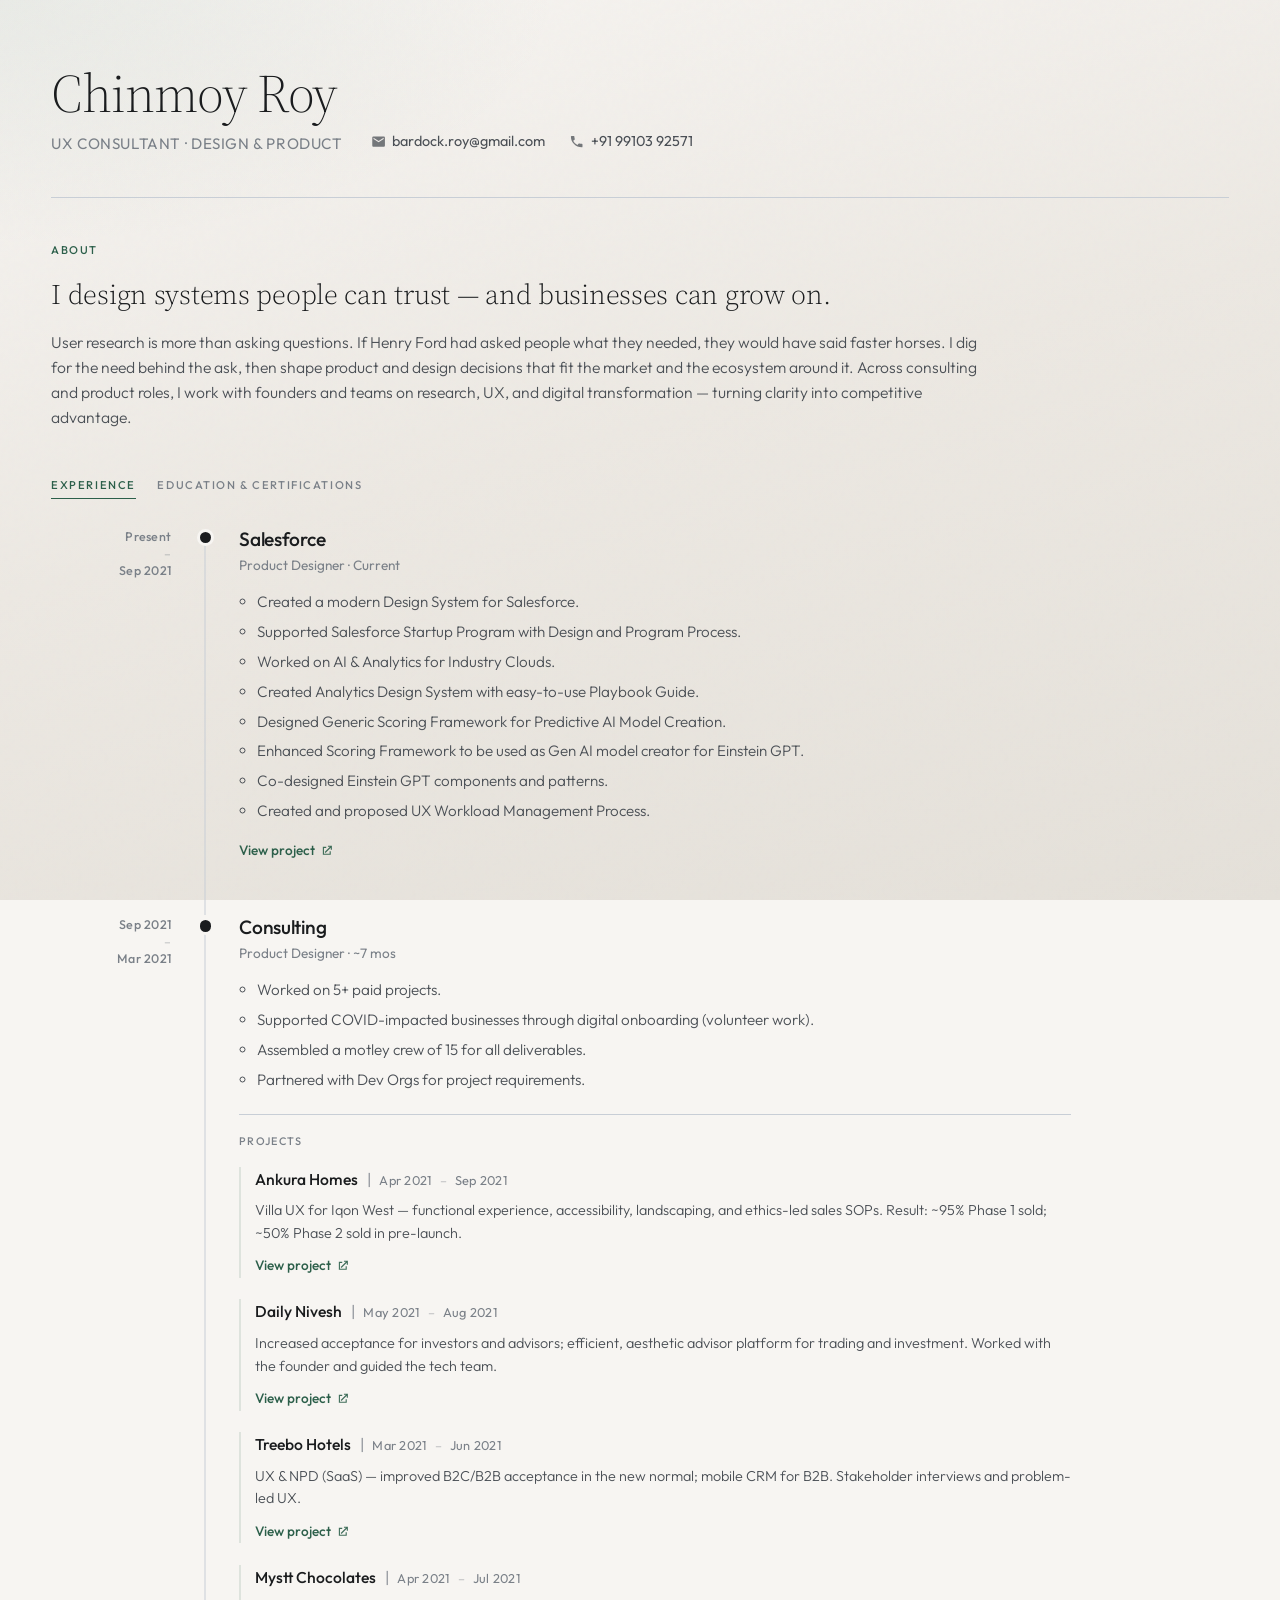
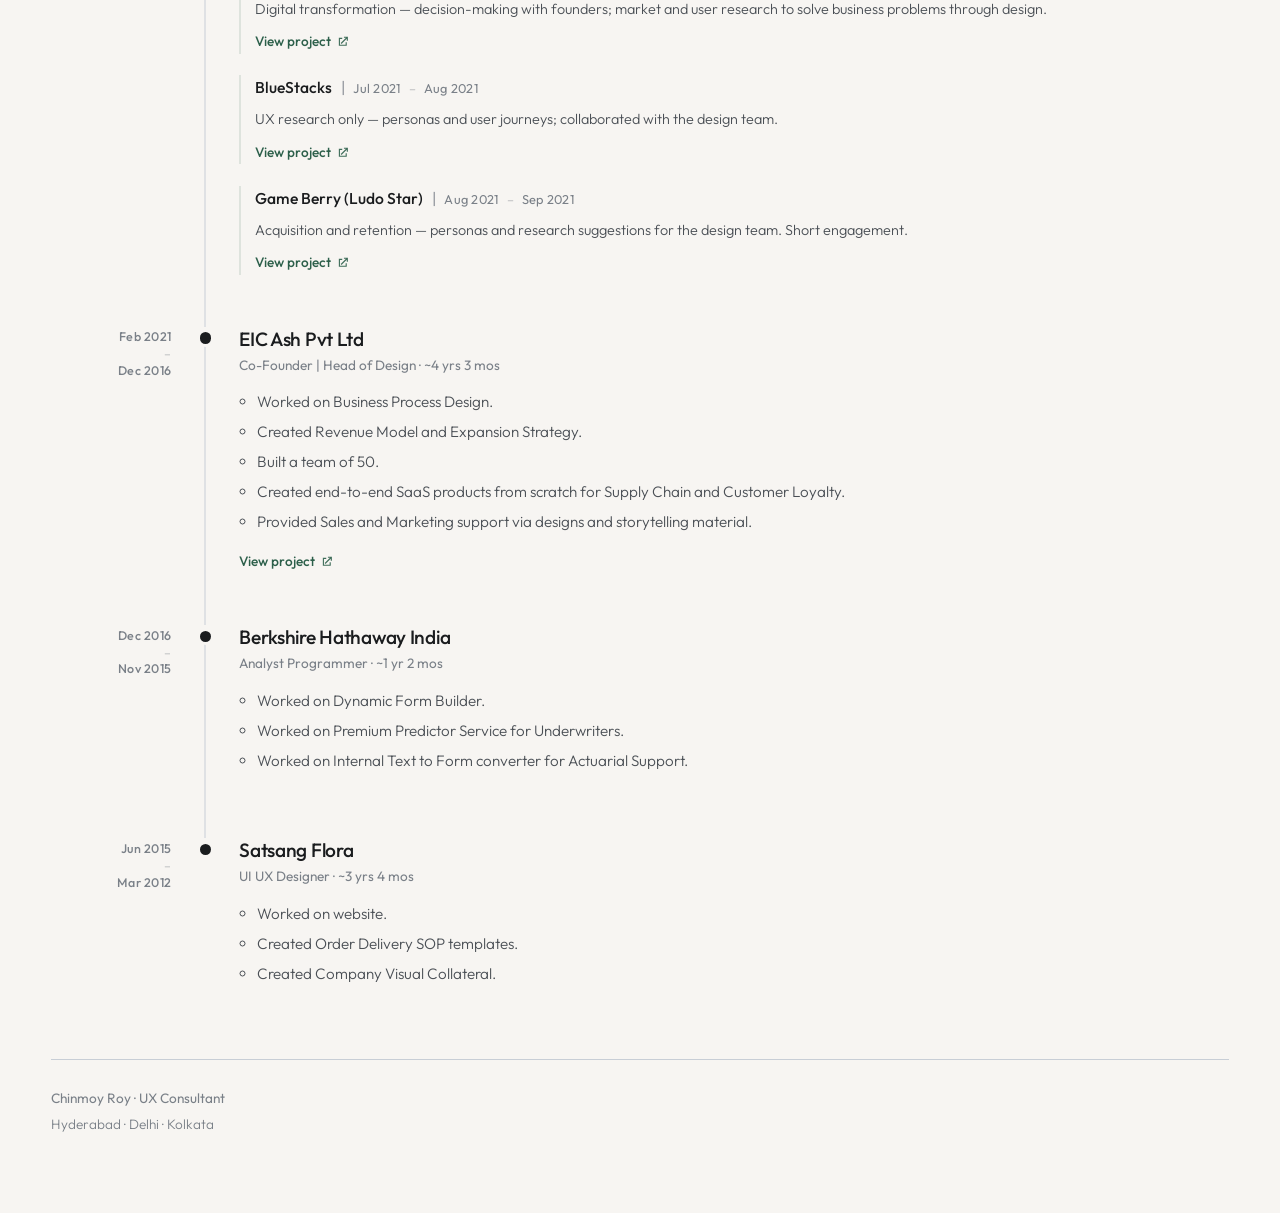
==== index.html @ c83544e9 "Publish CV and portfolio site. Co-authored-by: Cursor <cursoragent@cursor.com>" ====
<!DOCTYPE html>
<html lang="en">
<head>
  <meta charset="UTF-8" />
  <meta name="viewport" content="width=device-width, initial-scale=1" />
  <title>Chinmoy Roy — CV & Portfolio</title>
  <meta name="description" content="Chinmoy Roy — UX Consultant. CV and portfolio timeline." />
  <link rel="preconnect" href="https://fonts.googleapis.com" />
  <link rel="preconnect" href="https://fonts.gstatic.com" crossorigin />
  <link href="https://fonts.googleapis.com/css2?family=Outfit:wght@300;400;500;600&family=Source+Serif+4:opsz,wght@8..60,300;8..60,400&display=swap" rel="stylesheet" />
  <link rel="stylesheet" href="styles.css" />
</head>
<body>
  <div class="page-atmosphere" aria-hidden="true"></div>

  <main class="page">
    <header class="site-header reveal">
      <div class="identity">
        <h1 class="name">Chinmoy Roy</h1>
        <div class="identity-meta">
          <p class="role">UX Consultant · Design &amp; Product</p>
          <ul class="contact" aria-label="Contact">
            <li>
              <a href="mailto:bardock.roy@gmail.com">
                <svg class="icon" viewBox="0 0 24 24" aria-hidden="true"><path fill="currentColor" d="M20 4H4c-1.1 0-2 .9-2 2v12c0 1.1.9 2 2 2h16c1.1 0 2-.9 2-2V6c0-1.1-.9-2-2-2zm0 4-8 5L4 8V6l8 5 8-5v2z"/></svg>
                bardock.roy@gmail.com
              </a>
            </li>
            <li>
              <a href="tel:+919910392571">
                <svg class="icon" viewBox="0 0 24 24" aria-hidden="true"><path fill="currentColor" d="M6.6 10.8c1.4 2.8 3.8 5.1 6.6 6.6l2.2-2.2c.3-.3.7-.4 1.1-.3 1.2.4 2.5.6 3.8.6.6 0 1 .4 1 1V20c0 .6-.4 1-1 1C10.6 21 3 13.4 3 4c0-.6.4-1 1-1h3.5c.6 0 1 .4 1 1 0 1.3.2 2.6.6 3.8.1.4 0 .8-.3 1.1L6.6 10.8z"/></svg>
                +91 99103 92571
              </a>
            </li>
          </ul>
        </div>
      </div>
    </header>

    <!-- Edit this philosophy copy anytime -->
    <section class="intro reveal" aria-labelledby="intro-heading">
      <h2 id="intro-heading" class="section-label">About</h2>
      <p class="intro-lead">I design systems people can trust — and businesses can grow on.</p>
      <p class="intro-body">
        User research is more than asking questions. If Henry Ford had asked people what they needed, they would have said faster horses. I dig for the need behind the ask, then shape product and design decisions that fit the market and the ecosystem around it.
        Across consulting and product roles, I work with founders and teams on research, UX, and digital transformation — turning clarity into competitive advantage.
      </p>
    </section>

    <section class="resume-tabs" aria-label="Education and experience">
      <div class="tab-bar reveal" role="tablist" aria-label="Resume sections">
        <button
          type="button"
          class="tab is-active"
          role="tab"
          id="tab-experience"
          aria-selected="true"
          aria-controls="panel-experience"
          tabindex="0"
        >Experience</button>
        <button
          type="button"
          class="tab"
          role="tab"
          id="tab-education"
          aria-selected="false"
          aria-controls="panel-education"
          tabindex="-1"
        >Education &amp; Certifications</button>
      </div>

      <div
        class="tab-panel is-active"
        role="tabpanel"
        id="panel-experience"
        aria-labelledby="tab-experience"
      >
        <ol class="timeline">
          <li class="timeline-item reveal is-visible">
            <div class="timeline-date">
              <span>Present</span>
              <span class="date-dash">–</span>
              <time datetime="2021-09">Sep 2021</time>
            </div>
            <div class="timeline-marker" aria-hidden="true"></div>
            <div class="timeline-body">
              <h3 class="company">Salesforce</h3>
              <p class="meta">Product Designer · Current</p>
              <ul class="points">
                <li>Created a modern Design System for Salesforce.</li>
                <li>Supported Salesforce Startup Program with Design and Program Process.</li>
                <li>Worked on AI &amp; Analytics for Industry Clouds.</li>
                <li>Created Analytics Design System with easy-to-use Playbook Guide.</li>
                <li>Designed Generic Scoring Framework for Predictive AI Model Creation.</li>
                <li>Enhanced Scoring Framework to be used as Gen AI model creator for Einstein GPT.</li>
                <li>Co-designed Einstein GPT components and patterns.</li>
                <li>Created and proposed UX Workload Management Process.</li>
              </ul>
              <a class="project-link" href="https://chinmoyroy.com/portfolio/" target="_blank" rel="noopener noreferrer">
                View project
                <svg class="icon" viewBox="0 0 24 24" aria-hidden="true"><path fill="currentColor" d="M14 3h7v7h-2V6.4l-9.3 9.3-1.4-1.4L17.6 5H14V3zM5 5h6v2H7v10h10v-4h2v6H5V5z"/></svg>
              </a>
            </div>
          </li>

          <li class="timeline-item reveal is-visible">
            <div class="timeline-date">
              <time datetime="2021-09">Sep 2021</time>
              <span class="date-dash">–</span>
              <time datetime="2021-03">Mar 2021</time>
            </div>
            <div class="timeline-marker" aria-hidden="true"></div>
            <div class="timeline-body">
              <h3 class="company">Consulting</h3>
              <p class="meta">Product Designer · ~7 mos</p>
              <ul class="points">
                <li>Worked on 5+ paid projects.</li>
                <li>Supported COVID-impacted businesses through digital onboarding (volunteer work).</li>
                <li>Assembled a motley crew of 15 for all deliverables.</li>
                <li>Partnered with Dev Orgs for project requirements.</li>
              </ul>

              <div class="nested-projects">
                <h4 class="nested-heading">Projects</h4>

                <article class="nested-project">
                  <div class="project-header">
                    <h5 class="project-name">Ankura Homes</h5>
                    <span class="project-sep" aria-hidden="true">|</span>
                    <p class="project-dates">
                      <time datetime="2021-04">Apr 2021</time>
                      <span class="date-dash">–</span>
                      <time datetime="2021-09">Sep 2021</time>
                    </p>
                  </div>
                  <p class="project-blurb">Villa UX for Iqon West — functional experience, accessibility, landscaping, and ethics-led sales SOPs. Result: ~95% Phase 1 sold; ~50% Phase 2 sold in pre-launch.</p>
                  <a class="project-link" href="projects/ankura-iqon-west.html">
                    View project
                    <svg class="icon" viewBox="0 0 24 24" aria-hidden="true"><path fill="currentColor" d="M14 3h7v7h-2V6.4l-9.3 9.3-1.4-1.4L17.6 5H14V3zM5 5h6v2H7v10h10v-4h2v6H5V5z"/></svg>
                  </a>
                </article>

                <article class="nested-project">
                  <div class="project-header">
                    <h5 class="project-name">Daily Nivesh</h5>
                    <span class="project-sep" aria-hidden="true">|</span>
                    <p class="project-dates">
                      <time datetime="2021-05">May 2021</time>
                      <span class="date-dash">–</span>
                      <time datetime="2021-08">Aug 2021</time>
                    </p>
                  </div>
                  <p class="project-blurb">Increased acceptance for investors and advisors; efficient, aesthetic advisor platform for trading and investment. Worked with the founder and guided the tech team.</p>
                  <a class="project-link" href="https://chinmoyroy.com/portfolio/" target="_blank" rel="noopener noreferrer">
                    View project
                    <svg class="icon" viewBox="0 0 24 24" aria-hidden="true"><path fill="currentColor" d="M14 3h7v7h-2V6.4l-9.3 9.3-1.4-1.4L17.6 5H14V3zM5 5h6v2H7v10h10v-4h2v6H5V5z"/></svg>
                  </a>
                </article>

                <article class="nested-project">
                  <div class="project-header">
                    <h5 class="project-name">Treebo Hotels</h5>
                    <span class="project-sep" aria-hidden="true">|</span>
                    <p class="project-dates">
                      <time datetime="2021-03">Mar 2021</time>
                      <span class="date-dash">–</span>
                      <time datetime="2021-06">Jun 2021</time>
                    </p>
                  </div>
                  <p class="project-blurb">UX &amp; NPD (SaaS) — improved B2C/B2B acceptance in the new normal; mobile CRM for B2B. Stakeholder interviews and problem-led UX.</p>
                  <a class="project-link" href="https://chinmoyroy.com/portfolio/" target="_blank" rel="noopener noreferrer">
                    View project
                    <svg class="icon" viewBox="0 0 24 24" aria-hidden="true"><path fill="currentColor" d="M14 3h7v7h-2V6.4l-9.3 9.3-1.4-1.4L17.6 5H14V3zM5 5h6v2H7v10h10v-4h2v6H5V5z"/></svg>
                  </a>
                </article>

                <article class="nested-project">
                  <div class="project-header">
                    <h5 class="project-name">Mystt Chocolates</h5>
                    <span class="project-sep" aria-hidden="true">|</span>
                    <p class="project-dates">
                      <time datetime="2021-04">Apr 2021</time>
                      <span class="date-dash">–</span>
                      <time datetime="2021-07">Jul 2021</time>
                    </p>
                  </div>
                  <p class="project-blurb">Digital transformation — decision-making with founders; market and user research to solve business problems through design.</p>
                  <a class="project-link" href="https://chinmoyroy.com/portfolio/" target="_blank" rel="noopener noreferrer">
                    View project
                    <svg class="icon" viewBox="0 0 24 24" aria-hidden="true"><path fill="currentColor" d="M14 3h7v7h-2V6.4l-9.3 9.3-1.4-1.4L17.6 5H14V3zM5 5h6v2H7v10h10v-4h2v6H5V5z"/></svg>
                  </a>
                </article>

                <article class="nested-project">
                  <div class="project-header">
                    <h5 class="project-name">BlueStacks</h5>
                    <span class="project-sep" aria-hidden="true">|</span>
                    <p class="project-dates">
                      <time datetime="2021-07">Jul 2021</time>
                      <span class="date-dash">–</span>
                      <time datetime="2021-08">Aug 2021</time>
                    </p>
                  </div>
                  <p class="project-blurb">UX research only — personas and user journeys; collaborated with the design team.</p>
                  <a class="project-link" href="https://chinmoyroy.com/portfolio/" target="_blank" rel="noopener noreferrer">
                    View project
                    <svg class="icon" viewBox="0 0 24 24" aria-hidden="true"><path fill="currentColor" d="M14 3h7v7h-2V6.4l-9.3 9.3-1.4-1.4L17.6 5H14V3zM5 5h6v2H7v10h10v-4h2v6H5V5z"/></svg>
                  </a>
                </article>

                <article class="nested-project">
                  <div class="project-header">
                    <h5 class="project-name">Game Berry (Ludo Star)</h5>
                    <span class="project-sep" aria-hidden="true">|</span>
                    <p class="project-dates">
                      <time datetime="2021-08">Aug 2021</time>
                      <span class="date-dash">–</span>
                      <time datetime="2021-09">Sep 2021</time>
                    </p>
                  </div>
                  <p class="project-blurb">Acquisition and retention — personas and research suggestions for the design team. Short engagement.</p>
                  <a class="project-link" href="https://chinmoyroy.com/portfolio/" target="_blank" rel="noopener noreferrer">
                    View project
                    <svg class="icon" viewBox="0 0 24 24" aria-hidden="true"><path fill="currentColor" d="M14 3h7v7h-2V6.4l-9.3 9.3-1.4-1.4L17.6 5H14V3zM5 5h6v2H7v10h10v-4h2v6H5V5z"/></svg>
                  </a>
                </article>
              </div>
            </div>
          </li>

          <li class="timeline-item reveal is-visible">
            <div class="timeline-date">
              <time datetime="2021-02">Feb 2021</time>
              <span class="date-dash">–</span>
              <time datetime="2016-12">Dec 2016</time>
            </div>
            <div class="timeline-marker" aria-hidden="true"></div>
            <div class="timeline-body">
              <h3 class="company">EIC Ash Pvt Ltd</h3>
              <p class="meta">Co-Founder | Head of Design · ~4 yrs 3 mos</p>
              <ul class="points">
                <li>Worked on Business Process Design.</li>
                <li>Created Revenue Model and Expansion Strategy.</li>
                <li>Built a team of 50.</li>
                <li>Created end-to-end SaaS products from scratch for Supply Chain and Customer Loyalty.</li>
                <li>Provided Sales and Marketing support via designs and storytelling material.</li>
              </ul>
              <a class="project-link" href="https://chinmoyroy.com/portfolio/" target="_blank" rel="noopener noreferrer">
                View project
                <svg class="icon" viewBox="0 0 24 24" aria-hidden="true"><path fill="currentColor" d="M14 3h7v7h-2V6.4l-9.3 9.3-1.4-1.4L17.6 5H14V3zM5 5h6v2H7v10h10v-4h2v6H5V5z"/></svg>
              </a>
            </div>
          </li>

          <li class="timeline-item reveal is-visible">
            <div class="timeline-date">
              <time datetime="2016-12">Dec 2016</time>
              <span class="date-dash">–</span>
              <time datetime="2015-11">Nov 2015</time>
            </div>
            <div class="timeline-marker" aria-hidden="true"></div>
            <div class="timeline-body">
              <h3 class="company">Berkshire Hathaway India</h3>
              <p class="meta">Analyst Programmer · ~1 yr 2 mos</p>
              <ul class="points">
                <li>Worked on Dynamic Form Builder.</li>
                <li>Worked on Premium Predictor Service for Underwriters.</li>
                <li>Worked on Internal Text to Form converter for Actuarial Support.</li>
              </ul>
            </div>
          </li>

          <li class="timeline-item reveal is-visible">
            <div class="timeline-date">
              <time datetime="2015-06">Jun 2015</time>
              <span class="date-dash">–</span>
              <time datetime="2012-03">Mar 2012</time>
            </div>
            <div class="timeline-marker" aria-hidden="true"></div>
            <div class="timeline-body">
              <h3 class="company">Satsang Flora</h3>
              <p class="meta">UI UX Designer · ~3 yrs 4 mos</p>
              <ul class="points">
                <li>Worked on website.</li>
                <li>Created Order Delivery SOP templates.</li>
                <li>Created Company Visual Collateral.</li>
              </ul>
            </div>
          </li>
        </ol>
      </div>

      <div
        class="tab-panel"
        role="tabpanel"
        id="panel-education"
        aria-labelledby="tab-education"
        hidden
      >
        <ol class="timeline">
          <li class="timeline-item reveal is-visible">
            <div class="timeline-date">
              <time datetime="2022">2022</time>
              <span class="date-dash">–</span>
              <time datetime="2021">2021</time>
            </div>
            <div class="timeline-marker" aria-hidden="true"></div>
            <div class="timeline-body">
              <h3 class="company">Salesforce</h3>
              <ul class="points">
                <li>UX Design Certification</li>
                <li>Strategy Design Certification</li>
                <li>All Stars Ranger</li>
                <li>Impact Trailblazer</li>
              </ul>
            </div>
          </li>
          <li class="timeline-item reveal is-visible">
            <div class="timeline-date">
              <time datetime="2022">2022</time>
              <span class="date-dash">–</span>
              <time datetime="2020">2020</time>
            </div>
            <div class="timeline-marker" aria-hidden="true"></div>
            <div class="timeline-body">
              <h3 class="company">NMIMS, Mumbai</h3>
              <p class="meta">Banking and Finance</p>
            </div>
          </li>
          <li class="timeline-item reveal is-visible">
            <div class="timeline-date">
              <time datetime="2015">2015</time>
              <span class="date-dash">–</span>
              <time datetime="2011">2011</time>
            </div>
            <div class="timeline-marker" aria-hidden="true"></div>
            <div class="timeline-body">
              <h3 class="company">BVCOE, Delhi</h3>
              <p class="meta">Instrumentation and Control Engg</p>
            </div>
          </li>
        </ol>
      </div>
    </section>

    <footer class="site-footer reveal">
      <p>Chinmoy Roy · UX Consultant</p>
      <p class="footer-note">Hyderabad · Delhi · Kolkata</p>
    </footer>
  </main>

  <script>
    (function () {
      var nodes = document.querySelectorAll(".reveal");
      if (!("IntersectionObserver" in window)) {
        nodes.forEach(function (el) { el.classList.add("is-visible"); });
      } else {
        var io = new IntersectionObserver(
          function (entries) {
            entries.forEach(function (entry) {
              if (entry.isIntersecting) {
                entry.target.classList.add("is-visible");
                io.unobserve(entry.target);
              }
            });
          },
          { threshold: 0.12, rootMargin: "0px 0px -40px 0px" }
        );
        nodes.forEach(function (el) { io.observe(el); });
      }

      var tabs = Array.prototype.slice.call(document.querySelectorAll('[role="tab"]'));
      var panels = {
        "tab-education": document.getElementById("panel-education"),
        "tab-experience": document.getElementById("panel-experience")
      };

      function activateTab(tab) {
        tabs.forEach(function (t) {
          var selected = t === tab;
          t.classList.toggle("is-active", selected);
          t.setAttribute("aria-selected", selected ? "true" : "false");
          t.setAttribute("tabindex", selected ? "0" : "-1");
          var panel = panels[t.id];
          if (!panel) return;
          panel.classList.toggle("is-active", selected);
          if (selected) {
            panel.removeAttribute("hidden");
            panel.querySelectorAll(".timeline-item.reveal").forEach(function (item) {
              item.classList.add("is-visible");
            });
          } else {
            panel.setAttribute("hidden", "");
          }
        });
      }

      tabs.forEach(function (tab) {
        tab.addEventListener("click", function () { activateTab(tab); });
        tab.addEventListener("keydown", function (e) {
          var i = tabs.indexOf(tab);
          var next = null;
          if (e.key === "ArrowRight" || e.key === "ArrowDown") next = tabs[(i + 1) % tabs.length];
          if (e.key === "ArrowLeft" || e.key === "ArrowUp") next = tabs[(i - 1 + tabs.length) % tabs.length];
          if (e.key === "Home") next = tabs[0];
          if (e.key === "End") next = tabs[tabs.length - 1];
          if (next) {
            e.preventDefault();
            next.focus();
            activateTab(next);
          }
        });
      });
    })();
  </script>
</body>
</html>
---- styles.css ----
/* Chinmoy Roy — CV & Portfolio */

:root {
  --ink: #1a1c1e;
  --ink-soft: #4a4f55;
  --ink-muted: #7a8088;
  --line: #c8ced6;
  --node: #1a1c1e;
  --paper: #f7f5f2;
  --paper-deep: #ece8e2;
  --accent: #2c5f4a;
  --accent-soft: rgba(44, 95, 74, 0.12);
  --page-pad: clamp(1.25rem, 4vw, 4rem);
  --date-col: clamp(5.5rem, 10vw, 7.5rem);
  --marker-col: 1.25rem;
  --gutter: clamp(0.85rem, 2vw, 1.5rem);
  --spine-x: calc(var(--date-col) + var(--gutter) + (var(--marker-col) / 2));
  --font-ui: "Outfit", system-ui, sans-serif;
  --font-display: "Source Serif 4", Georgia, serif;
  --ease: cubic-bezier(0.22, 1, 0.36, 1);
}

*,
*::before,
*::after {
  box-sizing: border-box;
}

html {
  scroll-behavior: smooth;
}

body {
  margin: 0;
  min-height: 100vh;
  font-family: var(--font-ui);
  font-weight: 400;
  font-size: 1rem;
  line-height: 1.6;
  color: var(--ink);
  background: var(--paper);
  -webkit-font-smoothing: antialiased;
}

.page-atmosphere {
  position: fixed;
  inset: 0;
  z-index: -1;
  pointer-events: none;
  background:
    radial-gradient(ellipse 80% 50% at 0% 0%, rgba(44, 95, 74, 0.07), transparent 55%),
    linear-gradient(165deg, var(--paper) 0%, var(--paper-deep) 48%, #e4e0d9 100%);
}

.page-atmosphere::after {
  content: "";
  position: absolute;
  inset: 0;
  opacity: 0.35;
  background-image: url("data:image/svg+xml,%3Csvg viewBox='0 0 200 200' xmlns='http://www.w3.org/2000/svg'%3E%3Cfilter id='n'%3E%3CfeTurbulence type='fractalNoise' baseFrequency='0.85' numOctaves='4' stitchTiles='stitch'/%3E%3C/filter%3E%3Crect width='100%25' height='100%25' filter='url(%23n)' opacity='0.05'/%3E%3C/svg%3E");
}

.page {
  width: 100%;
  max-width: none;
  margin: 0;
  padding: clamp(2rem, 5vw, 4rem) var(--page-pad) clamp(3rem, 6vw, 5rem);
}

/* —— Header —— */

.site-header {
  padding-bottom: 2.5rem;
  border-bottom: 1px solid var(--line);
}

.name {
  margin: 0;
  font-family: var(--font-display);
  font-weight: 300;
  font-size: clamp(2.4rem, 6vw, 3.35rem);
  line-height: 1.1;
  letter-spacing: -0.02em;
  color: var(--ink);
}

.identity-meta {
  display: flex;
  flex-wrap: wrap;
  align-items: baseline;
  gap: 0.55rem 1.75rem;
  margin-top: 0.45rem;
}

.role {
  margin: 0;
  font-size: 0.95rem;
  font-weight: 400;
  letter-spacing: 0.04em;
  text-transform: uppercase;
  color: var(--ink-muted);
}

.contact {
  list-style: none;
  margin: 0;
  padding: 0;
  display: flex;
  flex-wrap: wrap;
  gap: 0.65rem 1.5rem;
}

.contact a {
  display: inline-flex;
  align-items: center;
  gap: 0.4rem;
  font-size: 0.9rem;
  font-weight: 400;
  color: var(--ink-soft);
  text-decoration: none;
  border-bottom: 1px solid transparent;
  transition: color 0.25s var(--ease), border-color 0.25s var(--ease);
}

.contact a:hover,
.contact a:focus-visible {
  color: var(--accent);
  border-bottom-color: var(--accent);
  outline: none;
}

.icon {
  width: 0.95rem;
  height: 0.95rem;
  flex-shrink: 0;
  opacity: 0.75;
}

/* —— Intro —— */

.intro {
  padding: 2.75rem 0 2.5rem;
}

.section-label {
  margin: 0 0 1rem;
  font-size: 0.7rem;
  font-weight: 500;
  letter-spacing: 0.14em;
  text-transform: uppercase;
  color: var(--accent);
}

.intro-lead {
  margin: 0 0 1rem;
  font-family: var(--font-display);
  font-weight: 300;
  font-size: clamp(1.35rem, 3vw, 1.75rem);
  line-height: 1.35;
  letter-spacing: -0.01em;
  color: var(--ink);
  max-width: 52rem;
}

.intro-body {
  margin: 0;
  font-size: clamp(0.98rem, 1.15vw, 1.08rem);
  font-weight: 300;
  color: var(--ink-soft);
  max-width: 58rem;
}

/* —— Tabs (Education / Experience) —— */

.resume-tabs {
  padding-top: 0.5rem;
}

.tab-bar {
  display: flex;
  align-items: baseline;
  gap: 1.35rem;
  margin-bottom: 1.75rem;
}

.tab {
  appearance: none;
  background: none;
  border: none;
  padding: 0 0 0.35rem;
  margin: 0;
  cursor: pointer;
  font-family: inherit;
  font-size: 0.7rem;
  font-weight: 500;
  letter-spacing: 0.14em;
  text-transform: uppercase;
  color: var(--ink-muted);
  border-bottom: 1.5px solid transparent;
  transition: color 0.25s var(--ease), border-color 0.25s var(--ease);
}

.tab:hover,
.tab:focus-visible {
  color: var(--accent);
  outline: none;
}

.tab.is-active {
  color: var(--accent);
  border-bottom-color: var(--accent);
}

.tab-panel[hidden] {
  display: none;
}

.tab-panel.is-active {
  display: block;
}

/* —— Timeline —— */

.timeline {
  list-style: none;
  margin: 0.25rem 0 0;
  padding: 0;
  width: 100%;
}

.timeline-item {
  display: grid;
  grid-template-columns: var(--date-col) var(--marker-col) minmax(0, 1fr);
  column-gap: var(--gutter);
  position: relative;
  padding-bottom: clamp(2rem, 4vw, 3rem);
}

.timeline-item:last-child {
  padding-bottom: 0;
}

/* Continuous spine: from this node’s center through item padding to the next node */
.timeline-item:not(:last-child)::before {
  content: "";
  position: absolute;
  left: var(--spine-x);
  top: calc(0.35rem + 0.35rem);
  bottom: 0;
  width: 1px;
  transform: translateX(-50%);
  background: var(--line);
  z-index: 0;
  pointer-events: none;
}

.timeline-date {
  grid-column: 1;
  text-align: right;
  font-size: 0.78rem;
  font-weight: 500;
  line-height: 1.35;
  letter-spacing: 0.02em;
  color: var(--ink-muted);
  padding-top: 0.15rem;
}

.timeline-date time,
.timeline-date span {
  display: block;
}

.date-dash {
  opacity: 0.45;
  font-weight: 400;
}

.timeline-marker {
  grid-column: 2;
  position: relative;
  width: 0.7rem;
  height: 0.7rem;
  margin-top: 0.35rem;
  justify-self: center;
  border-radius: 50%;
  background: var(--node);
  box-shadow: 0 0 0 3px var(--paper);
  z-index: 1;
  transform: scale(0.6);
  opacity: 0;
  transition: transform 0.55s var(--ease), opacity 0.45s var(--ease);
}

.timeline-item.is-visible .timeline-marker,
.timeline-item.reveal.is-visible .timeline-marker {
  transform: scale(1);
  opacity: 1;
}

.timeline-body {
  grid-column: 3;
  min-width: 0;
  padding-bottom: 0.25rem;
}

.company {
  margin: 0;
  font-size: 1.2rem;
  font-weight: 500;
  letter-spacing: -0.015em;
  line-height: 1.25;
  color: var(--ink);
}

.meta {
  margin: 0.25rem 0 0.85rem;
  font-size: 0.85rem;
  font-weight: 400;
  color: var(--ink-muted);
}

.points {
  margin: 0 0 0.85rem;
  padding: 0 0 0 1.1rem;
  color: var(--ink-soft);
  font-size: 0.95rem;
  font-weight: 300;
}

.points li {
  margin-bottom: 0.35rem;
}

.points li:last-child {
  margin-bottom: 0;
}

.project-link {
  display: inline-flex;
  align-items: center;
  gap: 0.3rem;
  font-size: 0.85rem;
  font-weight: 500;
  color: var(--accent);
  text-decoration: none;
  border-bottom: 1px solid transparent;
  transition: border-color 0.25s var(--ease), opacity 0.25s var(--ease);
}

.project-link:hover,
.project-link:focus-visible {
  border-bottom-color: var(--accent);
  outline: none;
}

.project-link .icon {
  width: 0.85rem;
  height: 0.85rem;
  opacity: 0.9;
}

/* —— Nested projects (CR Consultant) —— */

.nested-projects {
  margin-top: 1.35rem;
  padding-top: 1.15rem;
  border-top: 1px solid var(--line);
}

.nested-heading {
  margin: 0 0 1rem;
  font-size: 0.68rem;
  font-weight: 500;
  letter-spacing: 0.12em;
  text-transform: uppercase;
  color: var(--ink-muted);
}

.nested-project {
  margin-bottom: 1.35rem;
  padding-left: 0.85rem;
  border-left: 2px solid var(--accent-soft);
}

.nested-project:last-child {
  margin-bottom: 0;
}

.project-header {
  display: flex;
  flex-wrap: wrap;
  align-items: baseline;
  justify-content: flex-start;
  gap: 0.4rem 0.55rem;
  margin-bottom: 0.45rem;
}

.project-name {
  margin: 0;
  font-size: 0.98rem;
  font-weight: 500;
  color: var(--ink);
}

.project-sep {
  color: var(--ink-muted);
  font-weight: 300;
  user-select: none;
}

.project-dates {
  margin: 0;
  font-size: 0.8rem;
  font-weight: 400;
  color: var(--ink-muted);
  letter-spacing: 0.02em;
}

.project-dates .date-dash {
  margin: 0 0.3rem;
}

.project-blurb {
  margin: 0 0 0.5rem;
  font-size: 0.9rem;
  font-weight: 300;
  color: var(--ink-soft);
  line-height: 1.55;
}

.project-blurb em {
  font-style: italic;
  color: var(--ink-muted);
  font-size: 0.86em;
}

/* —— Footer —— */

.site-footer {
  margin-top: 3.5rem;
  padding-top: 1.75rem;
  border-top: 1px solid var(--line);
  font-size: 0.85rem;
  color: var(--ink-muted);
}

.site-footer p {
  margin: 0;
}

.footer-note {
  margin-top: 0.25rem !important;
  font-weight: 300;
}

/* —— Case study page —— */

.case-page {
  width: 100%;
  max-width: none;
}

.case-nav {
  margin-bottom: 1.75rem;
}

.back-link {
  display: inline-flex;
  align-items: center;
  gap: 0.35rem;
  font-size: 0.9rem;
  color: var(--ink-soft);
  text-decoration: none;
  border-bottom: 1px solid transparent;
  transition: color 0.25s var(--ease), border-color 0.25s var(--ease);
}

.back-link:hover,
.back-link:focus-visible {
  color: var(--accent);
  border-bottom-color: var(--accent);
  outline: none;
}

.case-story {
  display: grid;
  grid-template-columns: minmax(0, 1.15fr) minmax(0, 0.85fr);
  gap: clamp(1.5rem, 4vw, 3.5rem);
  align-items: center;
  margin-bottom: 2rem;
}

.case-story.reverse {
  grid-template-columns: minmax(0, 0.85fr) minmax(0, 1.15fr);
}

.case-story.reverse .case-story-copy {
  order: 2;
}

.case-story.reverse .case-illust {
  order: 1;
}

.case-hero {
  padding-bottom: 2.5rem;
  margin-bottom: 3rem;
  border-bottom: 1px solid var(--line);
}

.case-title {
  margin: 0;
  font-family: var(--font-display);
  font-weight: 300;
  font-size: clamp(2rem, 5vw, 3.1rem);
  line-height: 1.12;
  letter-spacing: -0.02em;
  color: var(--ink);
}

.case-lead,
.case-body {
  margin: 1rem 0 0;
  font-size: 1.05rem;
  line-height: 1.65;
  color: var(--ink-soft);
  max-width: 42rem;
}

.case-body {
  font-size: 1rem;
}

.case-links {
  list-style: none;
  margin: 1.35rem 0 0;
  padding: 0;
  display: flex;
  flex-wrap: wrap;
  gap: 0.75rem 1.5rem;
}

.case-links a {
  display: inline-flex;
  align-items: center;
  gap: 0.35rem;
  font-size: 0.9rem;
  color: var(--accent);
  text-decoration: none;
  border-bottom: 1px solid transparent;
  transition: border-color 0.25s var(--ease);
}

.case-links a:hover,
.case-links a:focus-visible {
  border-bottom-color: var(--accent);
  outline: none;
}

.case-illust {
  margin: 0;
  color: var(--ink);
  width: 100%;
  max-width: 28rem;
  justify-self: end;
}

.case-story.reverse .case-illust {
  justify-self: start;
}

.case-illust svg {
  display: block;
  width: 100%;
  height: auto;
}

.case-illust-sm {
  max-width: 22rem;
}

.case-section {
  margin-bottom: clamp(3rem, 6vw, 4.5rem);
  padding-bottom: clamp(2rem, 4vw, 3rem);
  border-bottom: 1px solid var(--line);
}

.case-section:last-of-type {
  border-bottom: none;
}

.case-section .section-label {
  margin-bottom: 0.35rem;
}

.case-subhead {
  margin: 0.35rem 0 0.55rem;
  font-size: 1rem;
  font-weight: 500;
  color: var(--ink);
}

.case-list {
  margin: 0;
  padding-left: 1.15rem;
  color: var(--ink-soft);
  line-height: 1.6;
}

.case-list > li + li {
  margin-top: 0.45rem;
}

.case-list strong {
  color: var(--ink);
  font-weight: 500;
}

.spot-icon {
  display: inline-flex;
  flex-shrink: 0;
  width: 2.5rem;
  height: 2.5rem;
  color: var(--ink);
}

.spot-icon svg {
  width: 100%;
  height: 100%;
}

.problem-grid,
.research-grid,
.solution-grid,
.process-grid {
  list-style: none;
  margin: 0;
  padding: 0;
  display: grid;
  gap: 1.25rem 1.5rem;
}

.problem-grid {
  grid-template-columns: repeat(2, minmax(0, 1fr));
}

.problem-item,
.research-grid > li {
  display: flex;
  gap: 0.9rem;
  align-items: flex-start;
  padding-top: 1rem;
  border-top: 1px solid var(--line);
  margin: 0;
}

.problem-item p,
.research-grid > li p {
  margin: 0;
  font-size: 0.95rem;
  line-height: 1.55;
  color: var(--ink-soft);
}

.problem-item-wide,
.research-wide {
  grid-column: 1 / -1;
}

.research-grid {
  grid-template-columns: repeat(2, minmax(0, 1fr));
}

.tile-title {
  margin: 0 0 0.25rem;
  font-size: 0.95rem;
  font-weight: 500;
  color: var(--ink);
}

.solution-grid {
  grid-template-columns: repeat(2, minmax(0, 1fr));
  margin-bottom: 2rem;
}

.solution-block,
.process-block {
  padding-top: 1.1rem;
  border-top: 1px solid var(--line);
}

.plant-strip {
  display: grid;
  grid-template-columns: repeat(4, minmax(0, 1fr));
  gap: 1.25rem 1.5rem;
  padding-top: 1.5rem;
  border-top: 1px solid var(--line);
}

.plant-cat h4 {
  margin: 0.45rem 0 0.3rem;
  font-size: 0.85rem;
  font-weight: 500;
  letter-spacing: 0.04em;
  text-transform: uppercase;
  color: var(--ink);
}

.plant-cat p {
  margin: 0;
  font-size: 0.88rem;
  line-height: 1.45;
  color: var(--ink-soft);
}

.process-grid {
  grid-template-columns: repeat(2, minmax(0, 1fr));
}

.metrics {
  list-style: none;
  margin: 0.5rem 0 0;
  padding: 0;
  display: grid;
  grid-template-columns: repeat(2, minmax(0, 1fr));
  gap: 1.5rem 2.5rem;
}

.metrics li {
  padding: 1.25rem 0 0;
  border-top: 1px solid var(--line);
}

.metric-value {
  display: block;
  font-family: var(--font-display);
  font-weight: 300;
  font-size: clamp(2.5rem, 6vw, 3.5rem);
  line-height: 1.05;
  letter-spacing: -0.02em;
  color: var(--accent);
}

.metric-label {
  display: block;
  margin-top: 0.45rem;
  font-size: 0.95rem;
  color: var(--ink-soft);
  line-height: 1.45;
}

.case-note {
  margin: 0.75rem 0 0;
  font-size: 0.95rem;
  color: var(--ink-muted);
  line-height: 1.55;
  max-width: 40rem;
}

.case-footer a {
  color: inherit;
  text-decoration: none;
  border-bottom: 1px solid transparent;
  transition: color 0.25s var(--ease), border-color 0.25s var(--ease);
}

.case-footer a:hover,
.case-footer a:focus-visible {
  color: var(--accent);
  border-bottom-color: var(--accent);
  outline: none;
}

@media (max-width: 900px) {
  .case-story,
  .case-story.reverse {
    grid-template-columns: 1fr;
  }

  .case-story.reverse .case-story-copy,
  .case-story.reverse .case-illust {
    order: unset;
  }

  .case-illust,
  .case-story.reverse .case-illust {
    justify-self: stretch;
    max-width: 22rem;
  }

  .plant-strip {
    grid-template-columns: repeat(2, minmax(0, 1fr));
  }
}

@media (max-width: 720px) {
  .problem-grid,
  .research-grid,
  .solution-grid,
  .process-grid,
  .metrics {
    grid-template-columns: 1fr;
  }

  .plant-strip {
    grid-template-columns: 1fr;
  }

  .problem-item-wide,
  .research-wide {
    grid-column: auto;
  }
}

/* —— Motion —— */

.reveal {
  opacity: 0;
  transform: translateY(14px);
  transition: opacity 0.7s var(--ease), transform 0.7s var(--ease);
}

.reveal.is-visible {
  opacity: 1;
  transform: translateY(0);
}

.timeline-item.reveal {
  opacity: 1;
  transform: none;
}

.timeline-item.reveal .timeline-date,
.timeline-item.reveal .timeline-body {
  opacity: 0;
  transform: translateY(12px);
  transition: opacity 0.65s var(--ease), transform 0.65s var(--ease);
}

.timeline-item.reveal.is-visible .timeline-date,
.timeline-item.reveal.is-visible .timeline-body {
  opacity: 1;
  transform: translateY(0);
}

.timeline-item.reveal.is-visible .timeline-body {
  transition-delay: 0.06s;
}

/* —— Responsive —— */

@media (max-width: 720px) {
  .page {
    width: 100%;
    padding: 2rem var(--page-pad) 3.5rem;
  }

  .identity-meta {
    flex-direction: column;
    align-items: flex-start;
    gap: 0.65rem;
  }

  .timeline-item {
    --spine-x: calc(var(--marker-col) / 2);
    grid-template-columns: var(--marker-col) minmax(0, 1fr);
    column-gap: 0.9rem;
    padding-bottom: 2.25rem;
  }

  .timeline-item:not(:last-child)::before {
    top: calc(0.2rem + 0.35rem);
  }

  .timeline-date {
    grid-column: 2;
    grid-row: 1;
    text-align: left;
    display: flex;
    flex-direction: column;
    flex-wrap: nowrap;
    gap: 0.1rem;
    margin-bottom: 0.35rem;
    padding-top: 0;
  }

  .timeline-date time,
  .timeline-date span {
    display: block;
  }

  .timeline-marker {
    grid-column: 1;
    grid-row: 1 / span 2;
    margin-top: 0.2rem;
  }

  .timeline-body {
    grid-column: 2;
    grid-row: 2;
  }

  .contact {
    flex-direction: column;
    gap: 0.55rem;
  }
}

@media (min-width: 1100px) {
  .timeline-body {
    max-width: 52rem;
  }
}

@media (prefers-reduced-motion: reduce) {
  .reveal,
  .timeline-item.reveal .timeline-date,
  .timeline-item.reveal .timeline-body,
  .timeline-marker {
    opacity: 1 !important;
    transform: none !important;
    transition: none !important;
  }
}
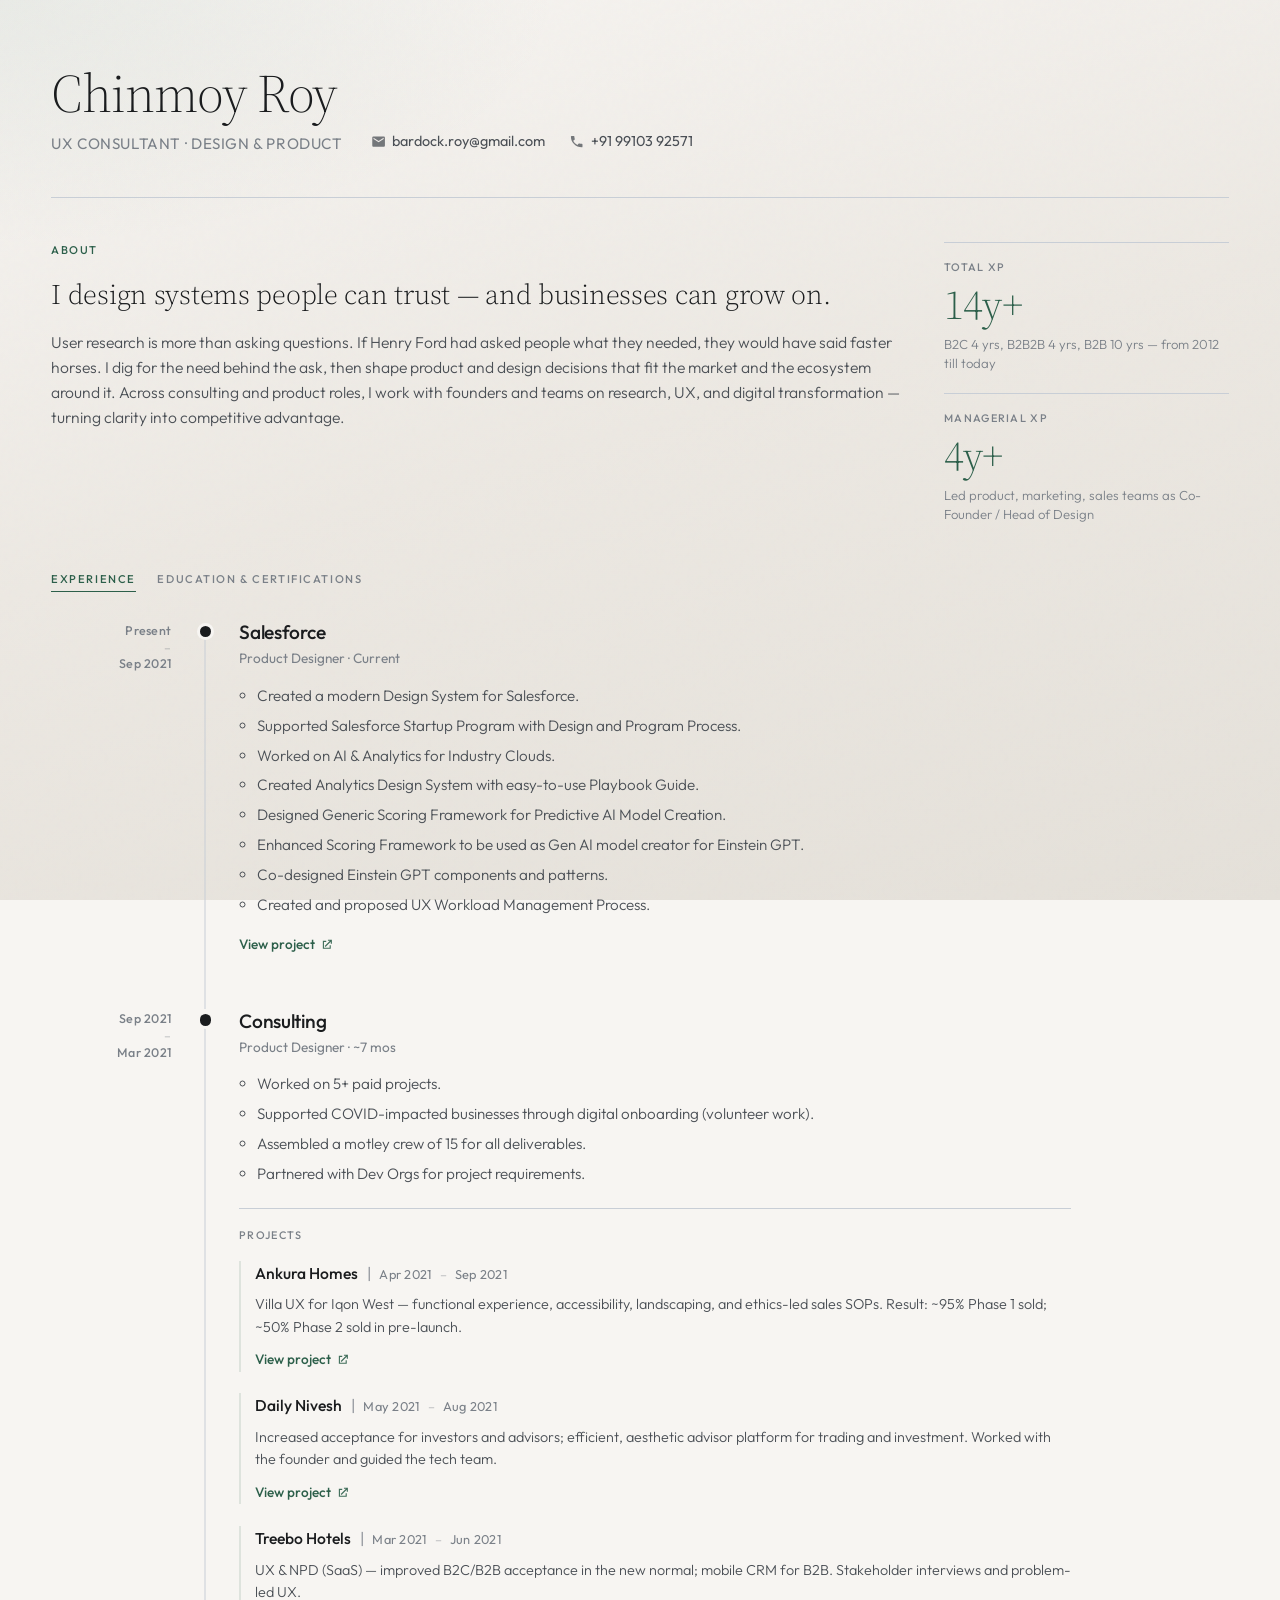
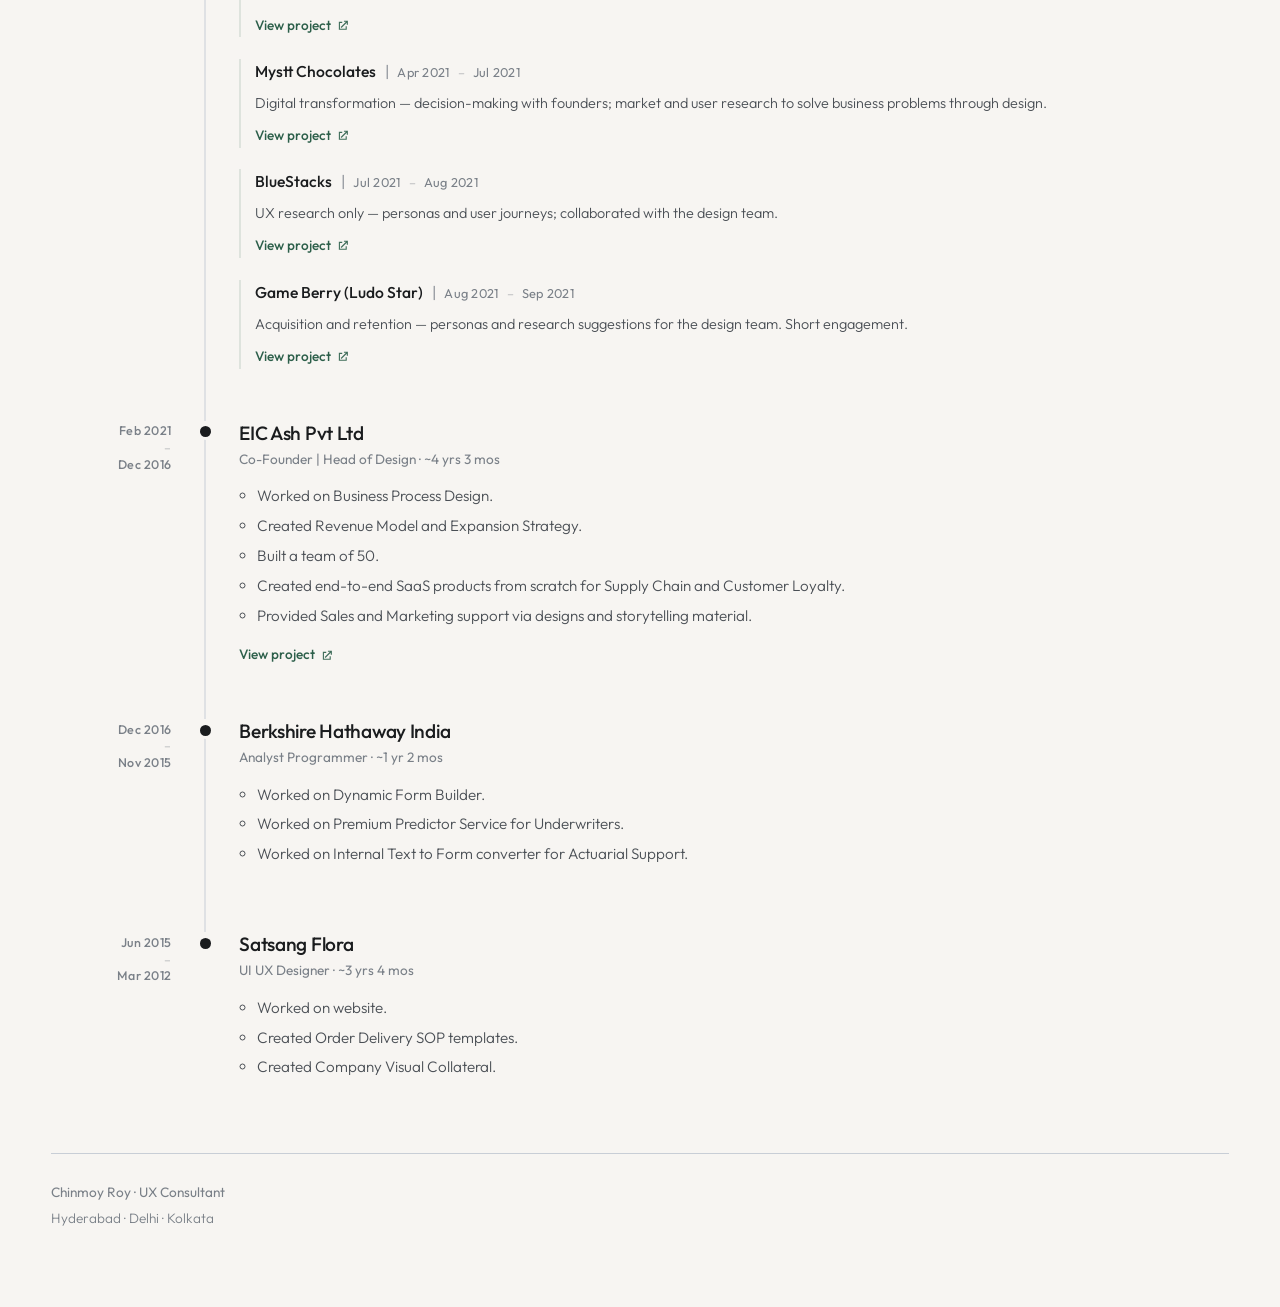
==== commit 35e02dd8: "Add experience KPI highlights beside the About section. Co-authored-by: Cursor <cursoragent@cursor.c" ====
--- a/index.html
+++ b/index.html
@@ -39,12 +39,26 @@
 
     <!-- Edit this philosophy copy anytime -->
     <section class="intro reveal" aria-labelledby="intro-heading">
-      <h2 id="intro-heading" class="section-label">About</h2>
-      <p class="intro-lead">I design systems people can trust — and businesses can grow on.</p>
-      <p class="intro-body">
-        User research is more than asking questions. If Henry Ford had asked people what they needed, they would have said faster horses. I dig for the need behind the ask, then shape product and design decisions that fit the market and the ecosystem around it.
-        Across consulting and product roles, I work with founders and teams on research, UX, and digital transformation — turning clarity into competitive advantage.
-      </p>
+      <div class="intro-main">
+        <h2 id="intro-heading" class="section-label">About</h2>
+        <p class="intro-lead">I design systems people can trust — and businesses can grow on.</p>
+        <p class="intro-body">
+          User research is more than asking questions. If Henry Ford had asked people what they needed, they would have said faster horses. I dig for the need behind the ask, then shape product and design decisions that fit the market and the ecosystem around it.
+          Across consulting and product roles, I work with founders and teams on research, UX, and digital transformation — turning clarity into competitive advantage.
+        </p>
+      </div>
+      <aside class="intro-kpis" aria-label="Experience highlights">
+        <div class="kpi">
+          <p class="kpi-title">Total XP</p>
+          <p class="kpi-value">14y+</p>
+          <p class="kpi-insight">B2C 4 yrs, B2B2B 4 yrs, B2B 10 yrs — from 2012 till today</p>
+        </div>
+        <div class="kpi">
+          <p class="kpi-title">Managerial XP</p>
+          <p class="kpi-value">4y+</p>
+          <p class="kpi-insight">Led product, marketing, sales teams as Co-Founder / Head of Design</p>
+        </div>
+      </aside>
     </section>
 
     <section class="resume-tabs" aria-label="Education and experience">
--- a/styles.css
+++ b/styles.css
@@ -139,7 +139,15 @@
 /* —— Intro —— */
 
 .intro {
+  display: grid;
+  grid-template-columns: 3fr 1fr;
+  gap: clamp(1.5rem, 3vw, 2.5rem);
+  align-items: start;
   padding: 2.75rem 0 2.5rem;
+}
+
+.intro-main {
+  min-width: 0;
 }
 
 .section-label {
@@ -168,6 +176,45 @@
   font-weight: 300;
   color: var(--ink-soft);
   max-width: 58rem;
+}
+
+.intro-kpis {
+  display: flex;
+  flex-direction: column;
+  gap: 1.25rem;
+  min-width: 0;
+}
+
+.kpi {
+  padding: 1rem 0 0;
+  border-top: 1px solid var(--line);
+}
+
+.kpi-title {
+  margin: 0 0 0.35rem;
+  font-size: 0.68rem;
+  font-weight: 500;
+  letter-spacing: 0.12em;
+  text-transform: uppercase;
+  color: var(--ink-muted);
+}
+
+.kpi-value {
+  margin: 0;
+  font-family: var(--font-display);
+  font-weight: 300;
+  font-size: clamp(2rem, 3.5vw, 2.6rem);
+  line-height: 1.1;
+  letter-spacing: -0.02em;
+  color: var(--accent);
+}
+
+.kpi-insight {
+  margin: 0.45rem 0 0;
+  font-size: 0.82rem;
+  font-weight: 300;
+  line-height: 1.45;
+  color: var(--ink-muted);
 }
 
 /* —— Tabs (Education / Experience) —— */
@@ -861,6 +908,20 @@
     gap: 0.65rem;
   }
 
+  .intro {
+    grid-template-columns: 1fr;
+  }
+
+  .intro-kpis {
+    flex-direction: row;
+    flex-wrap: wrap;
+    gap: 1.25rem 1.5rem;
+  }
+
+  .kpi {
+    flex: 1 1 10rem;
+  }
+
   .timeline-item {
     --spine-x: calc(var(--marker-col) / 2);
     grid-template-columns: var(--marker-col) minmax(0, 1fr);
